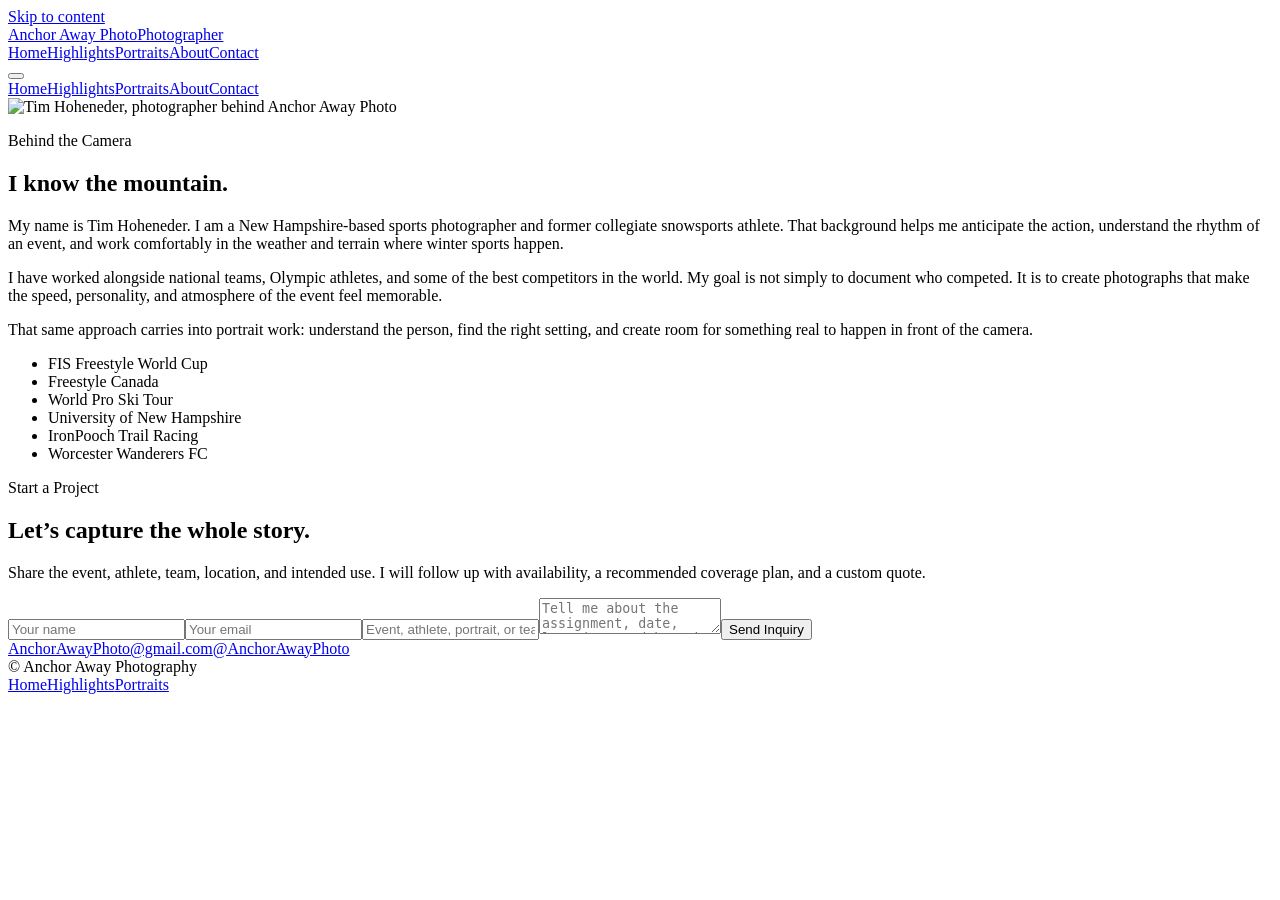
==== about.html @ 0fcf1fa2 "Add files via upload" ====
<!DOCTYPE html>
<html lang="en">
<head>
  <meta charset="UTF-8" />
  <meta name="viewport" content="width=device-width, initial-scale=1" />
  <title>About Tim | Anchor Away Photo</title>
  <meta name="description" content="Meet Tim Hoheneder, the photographer behind Anchor Away Photo." />
  <link rel="icon" type="image/png" href="https://anchorawayphoto.com/images/favicon.png" />
  <meta property="og:type" content="website" /><meta property="og:title" content="About Tim | Anchor Away Photo" /><meta property="og:image" content="https://anchorawayphoto.com/images/hero-web.jpg" />
  <meta name="twitter:card" content="summary_large_image" /><meta name="twitter:image" content="https://anchorawayphoto.com/images/hero-web.jpg" />
  <link rel="stylesheet" href="assets/styles.css" />
</head>
<body id="top">
  <a class="skip-link" href="#main">Skip to content</a>
  <header class="site-header"><div class="nav-wrap"><a class="brand" href="index.html" aria-label="Anchor Away Photo home"><img src="https://anchorawayphoto.com/images/favicon.png" alt="" /><span class="brand-copy"><span class="brand-name">Anchor Away Photo</span><span class="brand-role">Photographer</span></span></a><nav class="desktop-nav" aria-label="Primary navigation"><a href="index.html">Home</a><a href="highlights.html">Highlights</a><a href="portraits.html">Portraits</a><a href="about.html" aria-current="page">About</a><a href="#contact">Contact</a></nav><button class="menu-toggle" id="menuToggle" type="button" aria-expanded="false" aria-controls="mobileMenu" aria-label="Open menu"><span></span><span></span></button></div></header>
  <div class="mobile-menu" id="mobileMenu" aria-hidden="true"><nav aria-label="Mobile navigation"><a href="index.html">Home</a><a href="highlights.html">Highlights</a><a href="portraits.html">Portraits</a><a href="about.html" aria-current="page">About</a><a href="#contact">Contact</a></nav></div>

  <main id="main">
    <section class="about-main"><div class="about-grid">
      <div class="about-image"><img src="https://anchorawayphoto.com/images/portrait-web-2.jpg" alt="Tim Hoheneder, photographer behind Anchor Away Photo" loading="eager" /></div>
      <div class="about-copy"><p class="kicker">Behind the Camera</p><h1>I know the mountain.</h1><p>My name is Tim Hoheneder. I am a New Hampshire-based sports photographer and former collegiate snowsports athlete. That background helps me anticipate the action, understand the rhythm of an event, and work comfortably in the weather and terrain where winter sports happen.</p><p>I have worked alongside national teams, Olympic athletes, and some of the best competitors in the world. My goal is not simply to document who competed. It is to create photographs that make the speed, personality, and atmosphere of the event feel memorable.</p><p>That same approach carries into portrait work: understand the person, find the right setting, and create room for something real to happen in front of the camera.</p><ul class="experience-list" aria-label="Selected experience"><li>FIS Freestyle World Cup</li><li>Freestyle Canada</li><li>World Pro Ski Tour</li><li>University of New Hampshire</li><li>IronPooch Trail Racing</li><li>Worcester Wanderers FC</li></ul></div>
    </div></section>

    <section class="contact-section" id="contact"><div class="contact-grid"><div class="contact-copy"><p class="kicker">Start a Project</p><h2>Let’s capture the whole story.</h2><p>Share the event, athlete, team, location, and intended use. I will follow up with availability, a recommended coverage plan, and a custom quote.</p></div><div class="contact-card"><form class="contact-form" data-page="About"><input type="text" name="name" autocomplete="name" placeholder="Your name" aria-label="Your name" required /><input type="email" name="email" autocomplete="email" placeholder="Your email" aria-label="Your email" required /><input type="text" name="project" placeholder="Event, athlete, portrait, or team" aria-label="Project type" required /><textarea name="message" placeholder="Tell me about the assignment, date, location, and how the images will be used." aria-label="Assignment details" required></textarea><button type="submit">Send Inquiry</button></form><div class="contact-direct"><a href="mailto:AnchorAwayPhoto@gmail.com">AnchorAwayPhoto@gmail.com</a><a href="https://instagram.com/AnchorAwayPhoto" target="_blank" rel="noopener noreferrer">@AnchorAwayPhoto</a></div></div></div></section>
  </main>

  <footer class="site-footer"><div class="footer-grid"><span>© <span data-year></span> Anchor Away Photography</span><div class="footer-links"><a href="index.html">Home</a><a href="highlights.html">Highlights</a><a href="portraits.html">Portraits</a></div></div></footer>
  <script src="assets/site.js"></script>
</body>
</html>
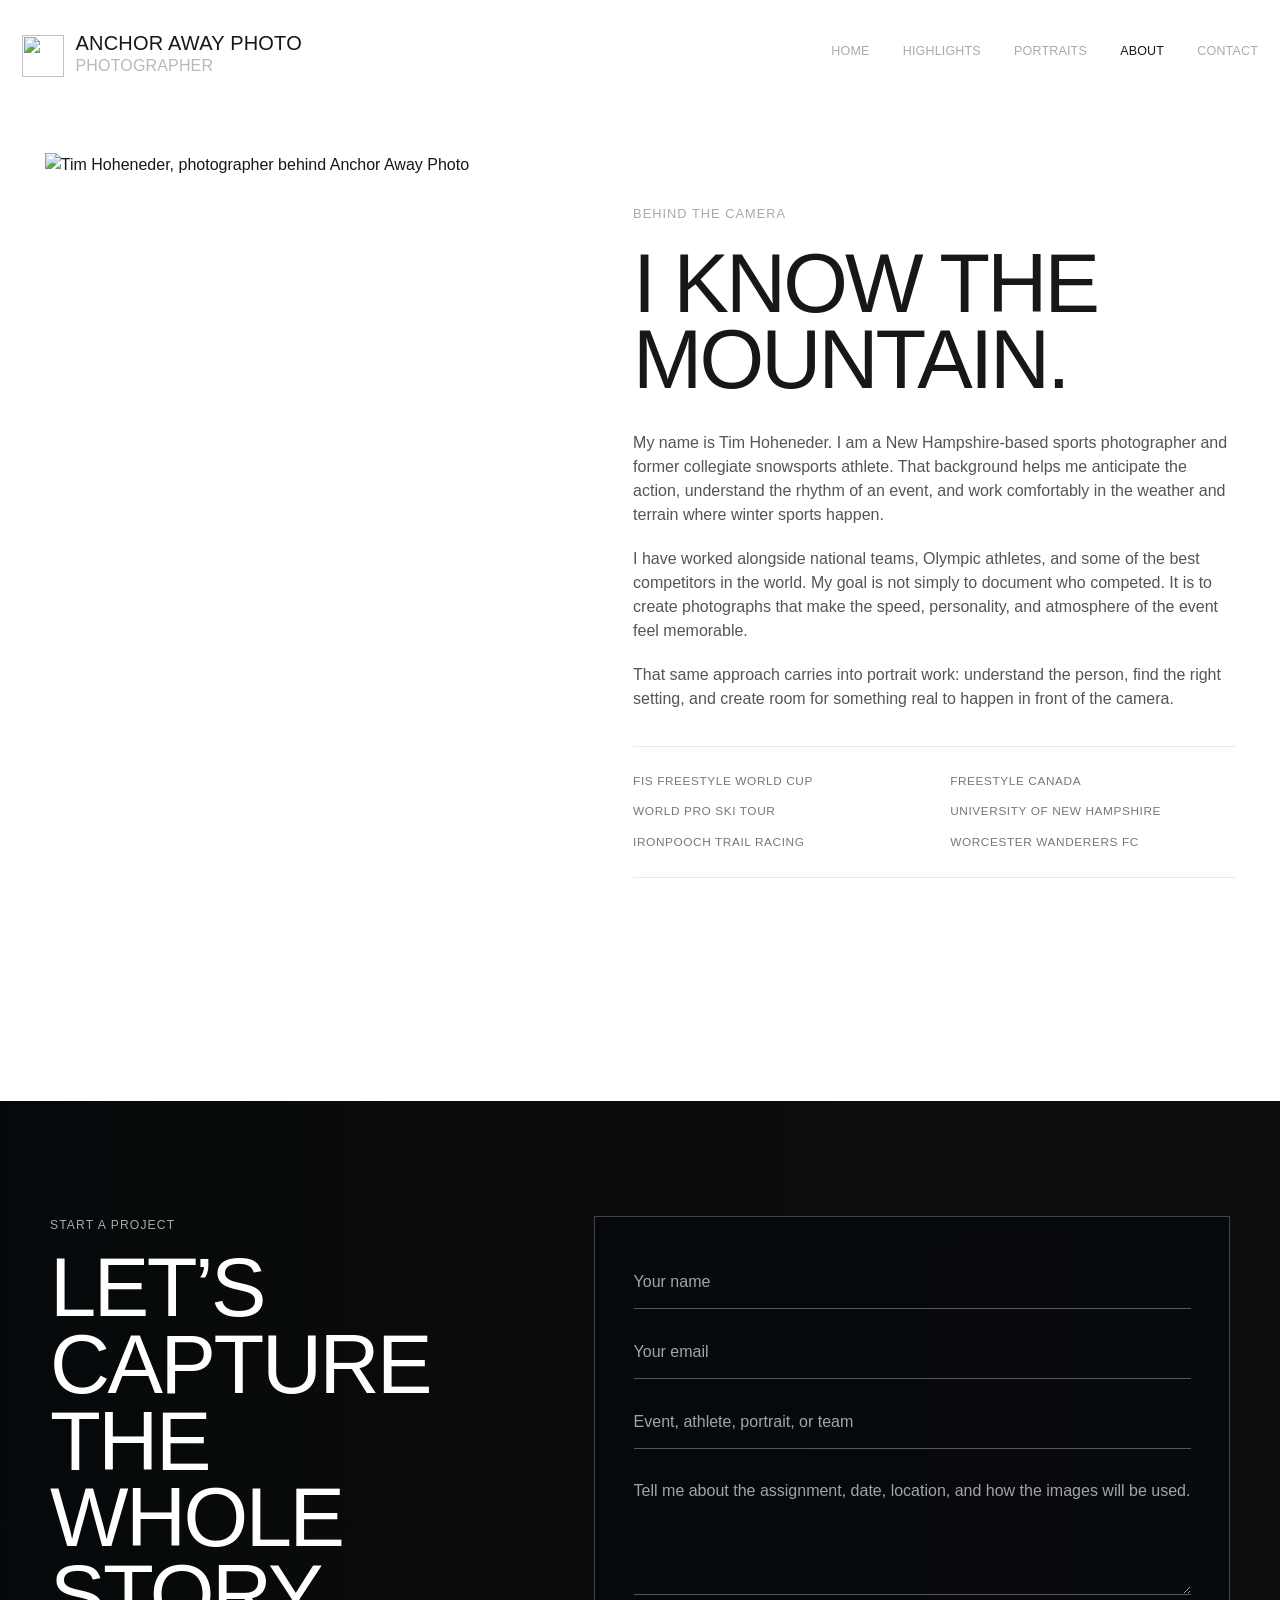
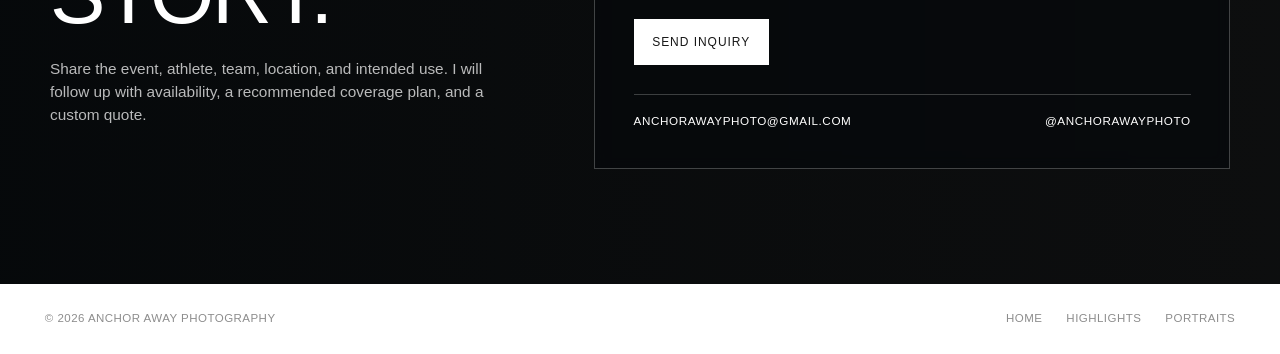
==== commit 61b30a59: "Add files via upload" ====
--- a/about.html
+++ b/about.html
@@ -8,7 +8,7 @@
   <link rel="icon" type="image/png" href="https://anchorawayphoto.com/images/favicon.png" />
   <meta property="og:type" content="website" /><meta property="og:title" content="About Tim | Anchor Away Photo" /><meta property="og:image" content="https://anchorawayphoto.com/images/hero-web.jpg" />
   <meta name="twitter:card" content="summary_large_image" /><meta name="twitter:image" content="https://anchorawayphoto.com/images/hero-web.jpg" />
-  <link rel="stylesheet" href="assets/styles.css" />
+  <link rel="stylesheet" href="styles.css" />
 </head>
 <body id="top">
   <a class="skip-link" href="#main">Skip to content</a>
@@ -25,6 +25,7 @@
   </main>
 
   <footer class="site-footer"><div class="footer-grid"><span>© <span data-year></span> Anchor Away Photography</span><div class="footer-links"><a href="index.html">Home</a><a href="highlights.html">Highlights</a><a href="portraits.html">Portraits</a></div></div></footer>
-  <script src="assets/site.js"></script>
+  <script src="site.js"></script>
 </body>
 </html>
+
--- a/styles.css
+++ b/styles.css
@@ -0,0 +1,158 @@
+:root {
+  --ink: #171717;
+  --muted: #b4b4b4;
+  --line: #e8e8e8;
+  --white: #fff;
+  --header-height: 153px;
+  --gap: clamp(10px, 1.45vw, 20px);
+  --pad: clamp(22px, 3.5vw, 46px);
+}
+
+* { box-sizing: border-box; }
+html { scroll-behavior: smooth; }
+body { margin: 0; color: var(--ink); background: var(--white); font-family: Arial, Helvetica, sans-serif; line-height: 1.5; overflow-x: hidden; }
+body.menu-open, body.lightbox-open { overflow: hidden; }
+img { display: block; max-width: 100%; }
+a { color: inherit; text-decoration: none; }
+button, input, textarea, select { font: inherit; }
+
+.skip-link { position: fixed; top: 8px; left: 8px; z-index: 5000; padding: .7rem 1rem; color: #fff; background: #111; transform: translateY(-160%); }
+.skip-link:focus { transform: translateY(0); }
+
+.site-header { position: relative; z-index: 1000; height: var(--header-height); color: var(--ink); background: var(--white); }
+.nav-wrap { display: flex; height: 100%; align-items: flex-start; justify-content: space-between; gap: 2rem; padding: 33px 22px 0; }
+.brand { display: inline-flex; align-items: flex-start; gap: .72rem; min-width: 245px; }
+.brand img { width: 42px; height: 42px; margin-top: 2px; object-fit: contain; }
+.brand-copy { display: grid; line-height: 1.05; }
+.brand-name { font-size: 1.25rem; font-weight: 400; letter-spacing: .01em; text-transform: uppercase; }
+.brand-role { margin-top: .25rem; color: #b9b9b9; font-size: 1rem; font-weight: 300; letter-spacing: .01em; text-transform: uppercase; }
+
+.desktop-nav { display: flex; align-items: center; gap: clamp(1.4rem, 2.6vw, 2.5rem); padding-top: 9px; }
+.desktop-nav a { color: #aaa; font-size: .78rem; font-weight: 400; letter-spacing: .015em; text-transform: uppercase; transition: color 150ms ease; }
+.desktop-nav a:hover, .desktop-nav a:focus-visible, .desktop-nav a[aria-current="page"] { color: #171717; }
+
+.menu-toggle { position: relative; z-index: 1002; display: none; width: 40px; height: 40px; padding: 0; border: 0; background: transparent; cursor: pointer; }
+.menu-toggle span { position: absolute; left: 7px; width: 27px; height: 2px; background: currentColor; transition: transform 180ms ease, top 180ms ease; }
+.menu-toggle span:first-child { top: 14px; }
+.menu-toggle span:last-child { top: 24px; }
+.menu-open .menu-toggle span:first-child { top: 19px; transform: rotate(45deg); }
+.menu-open .menu-toggle span:last-child { top: 19px; transform: rotate(-45deg); }
+
+.mobile-menu { position: fixed; inset: 0; z-index: 1001; display: grid; align-content: center; padding: 100px 26px 40px; color: #171717; background: #fff; opacity: 0; visibility: hidden; transition: opacity 180ms ease, visibility 180ms ease; }
+.menu-open .mobile-menu { opacity: 1; visibility: visible; }
+.mobile-menu nav { display: grid; gap: .7rem; }
+.mobile-menu a { width: fit-content; font-size: clamp(2.1rem, 11vw, 4rem); font-weight: 400; line-height: 1.05; text-transform: uppercase; }
+.mobile-menu a[aria-current="page"] { color: #aaa; }
+
+.gallery-shell { width: 100%; padding: 0 0 clamp(5rem, 9vw, 8rem); }
+.photo-wall { display: flex; flex-wrap: wrap; gap: var(--gap); margin: 0; padding: 0; list-style: none; }
+.photo-wall::after { flex-grow: 999999999; min-width: 25%; content: ""; }
+.photo { position: relative; flex-basis: calc(var(--ratio) * clamp(210px, 23.5vw, 330px)); flex-grow: var(--ratio); height: clamp(210px, 23.5vw, 330px); margin: 0; overflow: hidden; background: #efefef; cursor: zoom-in; }
+.photo img { width: 100%; height: 100%; object-fit: cover; transition: opacity 180ms ease; }
+.photo:hover img, .photo:focus-visible img { opacity: .9; }
+.photo figcaption { position: absolute; width: 1px; height: 1px; padding: 0; margin: -1px; overflow: hidden; clip: rect(0,0,0,0); white-space: nowrap; border: 0; }
+
+.page-label { display: flex; min-height: 108px; align-items: flex-end; justify-content: space-between; gap: 2rem; padding: 0 var(--pad) 30px; border-top: 1px solid var(--line); }
+.page-label h1 { margin: 0; font-size: clamp(1.5rem, 2.5vw, 2.4rem); font-weight: 400; letter-spacing: .01em; text-transform: uppercase; }
+.page-label p { max-width: 34rem; margin: 0; color: #8a8a8a; font-size: .9rem; text-align: right; }
+
+.portfolio-viewer { padding: 0 var(--pad) clamp(5rem, 9vw, 8rem); }
+.portfolio-viewer-head { min-height: 132px; display: flex; align-items: flex-end; justify-content: space-between; gap: 2rem; padding: 0 0 28px; border-top: 1px solid var(--line); }
+.portfolio-viewer-head .kicker { margin: 0 0 .45rem; color: #aaa; font-size: .76rem; letter-spacing: .09em; text-transform: uppercase; }
+.portfolio-viewer-head h1 { margin: 0; font-size: clamp(1.7rem, 3vw, 3rem); font-weight: 400; line-height: 1; letter-spacing: -.02em; text-transform: uppercase; }
+.pdf-open { display: inline-flex; min-height: 44px; align-items: center; padding: .7rem 1rem; border: 1px solid #202020; font-size: .75rem; letter-spacing: .08em; text-transform: uppercase; }
+.pdf-shell { overflow: hidden; background: #ececec; border: 1px solid var(--line); }
+.pdf-toolbar { min-height: 52px; display: flex; align-items: center; justify-content: space-between; gap: 1rem; padding: .75rem 1rem; color: #717171; background: #fff; border-bottom: 1px solid var(--line); font-size: .75rem; letter-spacing: .06em; text-transform: uppercase; }
+.pdf-toolbar a { color: #171717; }
+.pdf-frame { display: block; width: 100%; height: min(78vh, 980px); min-height: 680px; border: 0; background: #ececec; }
+.pdf-fallback { min-height: 680px; display: grid; place-items: center; padding: 2rem; text-align: center; }
+.pdf-fallback a { text-decoration: underline; text-underline-offset: .25em; }
+
+.about-main { padding: 0 var(--pad) clamp(6rem, 10vw, 10rem); }
+.about-grid { display: grid; grid-template-columns: minmax(340px, .88fr) minmax(0, 1.12fr); gap: clamp(3rem, 9vw, 9rem); align-items: start; }
+.about-image { min-height: min(70vw, 820px); overflow: hidden; }
+.about-image img { width: 100%; height: 100%; min-height: min(70vw, 820px); object-fit: cover; }
+.about-copy { max-width: 690px; padding-top: clamp(1rem, 4vw, 4rem); }
+.about-copy .kicker { margin: 0 0 1.4rem; color: #aaa; font-size: .8rem; letter-spacing: .08em; text-transform: uppercase; }
+.about-copy h1 { max-width: 12ch; margin: 0 0 2rem; font-size: clamp(2.8rem, 6.5vw, 6.5rem); font-weight: 400; line-height: .92; letter-spacing: -.035em; text-transform: uppercase; }
+.about-copy p { margin: 0 0 1.25rem; color: #555; font-size: 1rem; }
+.experience-list { display: grid; grid-template-columns: repeat(2, minmax(0,1fr)); gap: .8rem 2rem; margin: 2.2rem 0 0; padding: 1.6rem 0; border-block: 1px solid var(--line); list-style: none; color: #777; font-size: .74rem; letter-spacing: .05em; text-transform: uppercase; }
+
+.contact-section { position: relative; min-height: 720px; display: grid; align-items: center; padding: clamp(5rem, 9vw, 8rem) var(--pad); color: #fff; background: #111; isolation: isolate; }
+.contact-section::before { position: absolute; inset: 0; z-index: -2; content: ""; background: url("https://anchorawayphoto.com/images/Moguls-bottombanner.jpg") center 42% / cover no-repeat; }
+.contact-section::after { position: absolute; inset: 0; z-index: -1; content: ""; background: linear-gradient(90deg, rgba(5,8,10,.92), rgba(5,8,10,.58) 52%, rgba(5,8,10,.33)); }
+.contact-grid { width: min(1180px, 100%); display: grid; grid-template-columns: minmax(0,.82fr) minmax(390px,1.18fr); gap: clamp(3rem,8vw,8rem); margin-inline: auto; align-items: start; }
+.contact-copy .kicker { margin: 0 0 1rem; color: rgba(255,255,255,.65); font-size: .76rem; letter-spacing: .09em; text-transform: uppercase; }
+.contact-copy h2 { max-width: 9ch; margin: 0; font-size: clamp(3rem,6.5vw,6.5rem); font-weight: 400; line-height: .92; letter-spacing: -.03em; text-transform: uppercase; }
+.contact-copy p { max-width: 35rem; margin: 1.5rem 0 0; color: rgba(255,255,255,.72); font-size: .96rem; }
+.contact-card { padding: clamp(1.4rem,3vw,2.6rem); background: rgba(6,9,11,.64); border: 1px solid rgba(255,255,255,.24); backdrop-filter: blur(7px); }
+.contact-form { display: grid; gap: 1rem; }
+.contact-form input, .contact-form textarea, .contact-form select { width: 100%; min-height: 52px; padding: .9rem 0; color: #fff; background: transparent; border: 0; border-bottom: 1px solid rgba(255,255,255,.32); border-radius: 0; }
+.contact-form textarea { min-height: 130px; resize: vertical; }
+.contact-form input::placeholder, .contact-form textarea::placeholder { color: rgba(255,255,255,.63); }
+.contact-form select { color-scheme: dark; }
+.contact-form button { width: fit-content; min-height: 46px; margin-top: .5rem; padding: .75rem 1.1rem; color: #171717; background: #fff; border: 1px solid #fff; font-size: .75rem; letter-spacing: .08em; text-transform: uppercase; cursor: pointer; }
+.contact-direct { display: flex; flex-wrap: wrap; justify-content: space-between; gap: 1rem; margin-top: 1.8rem; padding-top: 1.1rem; border-top: 1px solid rgba(255,255,255,.22); font-size: .73rem; letter-spacing: .05em; text-transform: uppercase; }
+
+.site-footer { padding: 26px var(--pad); color: #8d8d8d; background: #fff; font-size: .72rem; letter-spacing: .04em; text-transform: uppercase; }
+.footer-grid { display: flex; justify-content: space-between; gap: 2rem; }
+.footer-links { display: flex; flex-wrap: wrap; gap: 1.5rem; }
+
+.lightbox { position: fixed; inset: 0; z-index: 3000; display: grid; place-items: center; padding: 24px; color: #fff; background: rgba(0,0,0,.95); opacity: 0; visibility: hidden; transition: opacity 160ms ease, visibility 160ms ease; }
+.lightbox.active { opacity: 1; visibility: visible; }
+.lightbox-figure { display: grid; max-width: min(90vw,1500px); max-height: 92vh; margin: 0; justify-items: center; }
+.lightbox-figure img { max-width: 100%; max-height: 84vh; object-fit: contain; }
+.lightbox-figure figcaption { max-width: 78ch; padding-top: .8rem; color: rgba(255,255,255,.68); font-size: .72rem; text-align: center; text-transform: uppercase; }
+.lightbox-btn { position: absolute; z-index: 2; width: 46px; height: 46px; padding: 0; color: #fff; background: rgba(255,255,255,.05); border: 1px solid rgba(255,255,255,.4); cursor: pointer; }
+.lightbox-close { top: 22px; right: 22px; font-size: 1.35rem; }
+.lightbox-prev { top: 50%; left: 22px; transform: translateY(-50%); }
+.lightbox-next { top: 50%; right: 22px; transform: translateY(-50%); }
+
+:focus-visible { outline: 2px solid #327fa7; outline-offset: 3px; }
+
+@media (max-width: 880px) {
+  :root { --header-height: 116px; }
+  .nav-wrap { padding-top: 28px; }
+  .desktop-nav { display: none; }
+  .menu-toggle { display: block; }
+  .page-label { min-height: 92px; }
+  .photo { height: clamp(180px,25vw,225px); flex-basis: calc(var(--ratio) * clamp(180px,25vw,225px)); }
+  .about-grid, .contact-grid { grid-template-columns: 1fr; }
+  .about-image, .about-image img { min-height: 680px; }
+}
+
+@media (max-width: 620px) {
+  :root { --header-height: 102px; --gap: 8px; }
+  .nav-wrap { padding: 24px 16px 0; }
+  .brand { min-width: 0; }
+  .brand img { width: 36px; height: 36px; }
+  .brand-name { font-size: 1.03rem; }
+  .brand-role { font-size: .82rem; }
+  .page-label { display: grid; align-content: center; padding: 22px 16px; }
+  .page-label p { display: none; }
+  .portfolio-viewer { padding-inline: 8px; }
+  .portfolio-viewer-head { min-height: 114px; align-items: center; padding: 18px 8px; }
+  .portfolio-viewer-head .kicker { display: none; }
+  .portfolio-viewer-head h1 { font-size: 1.45rem; }
+  .pdf-open { min-height: 40px; padding: .55rem .7rem; font-size: .67rem; }
+  .pdf-toolbar { padding-inline: .75rem; font-size: .67rem; }
+  .pdf-frame, .pdf-fallback { height: 70vh; min-height: 520px; }
+  .photo-wall { display: grid; grid-template-columns: repeat(2,minmax(0,1fr)); }
+  .photo, .photo:nth-child(5n+1) { width: 100%; height: 52vw; min-height: 170px; }
+  .photo:nth-child(5n+1) { grid-column: 1 / -1; height: 68vw; }
+  .photo-wall::after { display: none; }
+  .about-main { padding-inline: 16px; }
+  .about-image, .about-image img { min-height: 520px; }
+  .experience-list { grid-template-columns: 1fr; }
+  .contact-section { min-height: 0; padding-inline: 16px; }
+  .contact-card { padding: 1.2rem; }
+  .contact-direct, .footer-grid { flex-direction: column; }
+  .lightbox-prev { left: 8px; }
+  .lightbox-next { right: 8px; }
+  .lightbox-close { top: 12px; right: 12px; }
+}
+
+@media (prefers-reduced-motion: reduce) {
+  html { scroll-behavior: auto; }
+  *, *::before, *::after { transition-duration: .01ms !important; }
+}
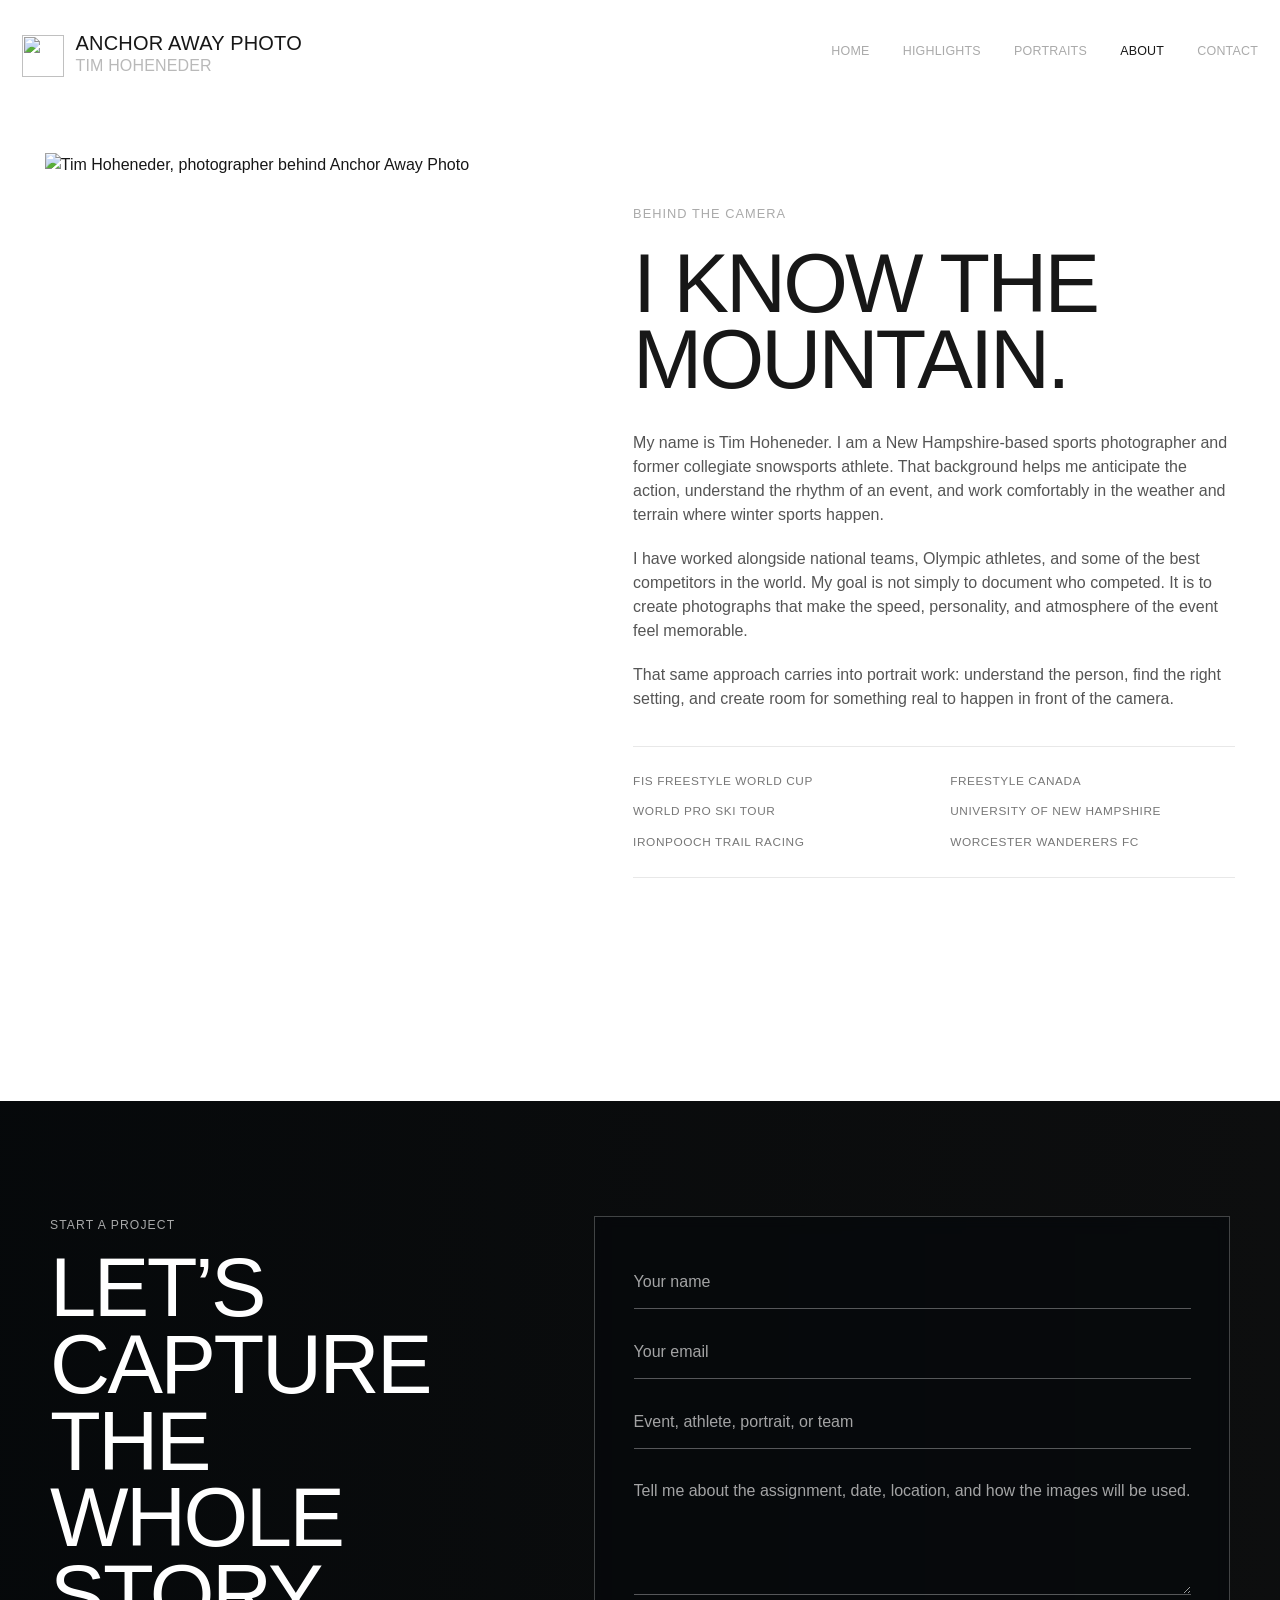
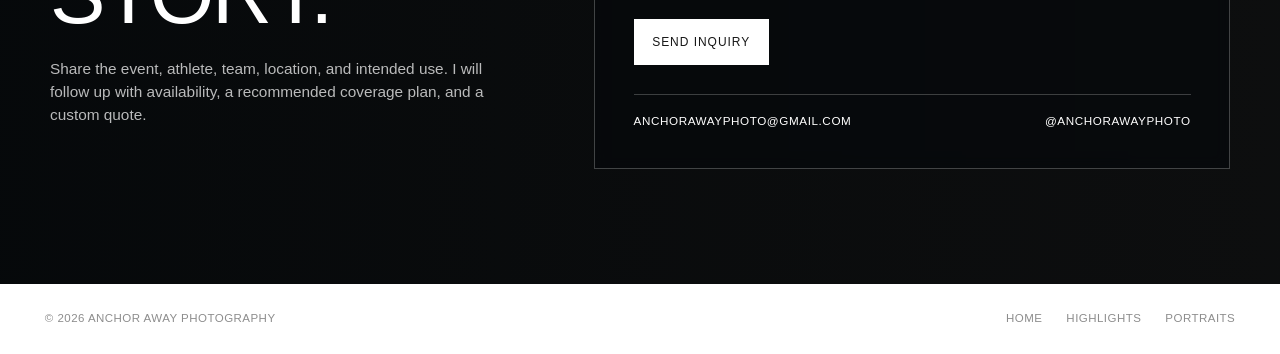
==== commit b988be92: "Update about.html" ====
--- a/about.html
+++ b/about.html
@@ -1,31 +1,31 @@
-<!DOCTYPE html>
-<html lang="en">
-<head>
-  <meta charset="UTF-8" />
-  <meta name="viewport" content="width=device-width, initial-scale=1" />
-  <title>About Tim | Anchor Away Photo</title>
-  <meta name="description" content="Meet Tim Hoheneder, the photographer behind Anchor Away Photo." />
-  <link rel="icon" type="image/png" href="https://anchorawayphoto.com/images/favicon.png" />
-  <meta property="og:type" content="website" /><meta property="og:title" content="About Tim | Anchor Away Photo" /><meta property="og:image" content="https://anchorawayphoto.com/images/hero-web.jpg" />
-  <meta name="twitter:card" content="summary_large_image" /><meta name="twitter:image" content="https://anchorawayphoto.com/images/hero-web.jpg" />
-  <link rel="stylesheet" href="styles.css" />
-</head>
-<body id="top">
-  <a class="skip-link" href="#main">Skip to content</a>
-  <header class="site-header"><div class="nav-wrap"><a class="brand" href="index.html" aria-label="Anchor Away Photo home"><img src="https://anchorawayphoto.com/images/favicon.png" alt="" /><span class="brand-copy"><span class="brand-name">Anchor Away Photo</span><span class="brand-role">Photographer</span></span></a><nav class="desktop-nav" aria-label="Primary navigation"><a href="index.html">Home</a><a href="highlights.html">Highlights</a><a href="portraits.html">Portraits</a><a href="about.html" aria-current="page">About</a><a href="#contact">Contact</a></nav><button class="menu-toggle" id="menuToggle" type="button" aria-expanded="false" aria-controls="mobileMenu" aria-label="Open menu"><span></span><span></span></button></div></header>
-  <div class="mobile-menu" id="mobileMenu" aria-hidden="true"><nav aria-label="Mobile navigation"><a href="index.html">Home</a><a href="highlights.html">Highlights</a><a href="portraits.html">Portraits</a><a href="about.html" aria-current="page">About</a><a href="#contact">Contact</a></nav></div>
-
-  <main id="main">
-    <section class="about-main"><div class="about-grid">
-      <div class="about-image"><img src="https://anchorawayphoto.com/images/portrait-web-2.jpg" alt="Tim Hoheneder, photographer behind Anchor Away Photo" loading="eager" /></div>
-      <div class="about-copy"><p class="kicker">Behind the Camera</p><h1>I know the mountain.</h1><p>My name is Tim Hoheneder. I am a New Hampshire-based sports photographer and former collegiate snowsports athlete. That background helps me anticipate the action, understand the rhythm of an event, and work comfortably in the weather and terrain where winter sports happen.</p><p>I have worked alongside national teams, Olympic athletes, and some of the best competitors in the world. My goal is not simply to document who competed. It is to create photographs that make the speed, personality, and atmosphere of the event feel memorable.</p><p>That same approach carries into portrait work: understand the person, find the right setting, and create room for something real to happen in front of the camera.</p><ul class="experience-list" aria-label="Selected experience"><li>FIS Freestyle World Cup</li><li>Freestyle Canada</li><li>World Pro Ski Tour</li><li>University of New Hampshire</li><li>IronPooch Trail Racing</li><li>Worcester Wanderers FC</li></ul></div>
-    </div></section>
-
-    <section class="contact-section" id="contact"><div class="contact-grid"><div class="contact-copy"><p class="kicker">Start a Project</p><h2>Let’s capture the whole story.</h2><p>Share the event, athlete, team, location, and intended use. I will follow up with availability, a recommended coverage plan, and a custom quote.</p></div><div class="contact-card"><form class="contact-form" data-page="About"><input type="text" name="name" autocomplete="name" placeholder="Your name" aria-label="Your name" required /><input type="email" name="email" autocomplete="email" placeholder="Your email" aria-label="Your email" required /><input type="text" name="project" placeholder="Event, athlete, portrait, or team" aria-label="Project type" required /><textarea name="message" placeholder="Tell me about the assignment, date, location, and how the images will be used." aria-label="Assignment details" required></textarea><button type="submit">Send Inquiry</button></form><div class="contact-direct"><a href="mailto:AnchorAwayPhoto@gmail.com">AnchorAwayPhoto@gmail.com</a><a href="https://instagram.com/AnchorAwayPhoto" target="_blank" rel="noopener noreferrer">@AnchorAwayPhoto</a></div></div></div></section>
-  </main>
-
-  <footer class="site-footer"><div class="footer-grid"><span>© <span data-year></span> Anchor Away Photography</span><div class="footer-links"><a href="index.html">Home</a><a href="highlights.html">Highlights</a><a href="portraits.html">Portraits</a></div></div></footer>
-  <script src="site.js"></script>
-</body>
-</html>
+<!DOCTYPE html>
+<html lang="en">
+<head>
+  <meta charset="UTF-8" />
+  <meta name="viewport" content="width=device-width, initial-scale=1" />
+  <title>About Tim | Anchor Away Photo</title>
+  <meta name="description" content="Meet Tim Hoheneder, the photographer behind Anchor Away Photo." />
+  <link rel="icon" type="image/png" href="https://anchorawayphoto.com/images/favicon.png" />
+  <meta property="og:type" content="website" /><meta property="og:title" content="About Tim | Anchor Away Photo" /><meta property="og:image" content="https://anchorawayphoto.com/images/hero-web.jpg" />
+  <meta name="twitter:card" content="summary_large_image" /><meta name="twitter:image" content="https://anchorawayphoto.com/images/hero-web.jpg" />
+  <link rel="stylesheet" href="styles.css" />
+</head>
+<body id="top">
+  <a class="skip-link" href="#main">Skip to content</a>
+  <header class="site-header"><div class="nav-wrap"><a class="brand" href="index.html" aria-label="Anchor Away Photo home"><img src="https://anchorawayphoto.com/images/favicon.png" alt="" /><span class="brand-copy"><span class="brand-name">Anchor Away Photo</span><span class="brand-role">Tim Hoheneder</span></span></a><nav class="desktop-nav" aria-label="Primary navigation"><a href="index.html">Home</a><a href="highlights.html">Highlights</a><a href="portraits.html">Portraits</a><a href="about.html" aria-current="page">About</a><a href="#contact">Contact</a></nav><button class="menu-toggle" id="menuToggle" type="button" aria-expanded="false" aria-controls="mobileMenu" aria-label="Open menu"><span></span><span></span></button></div></header>
+  <div class="mobile-menu" id="mobileMenu" aria-hidden="true"><nav aria-label="Mobile navigation"><a href="index.html">Home</a><a href="highlights.html">Highlights</a><a href="portraits.html">Portraits</a><a href="about.html" aria-current="page">About</a><a href="#contact">Contact</a></nav></div>
 
+  <main id="main">
+    <section class="about-main"><div class="about-grid">
+      <div class="about-image"><img src="https://anchorawayphoto.com/images/portrait-web-2.jpg" alt="Tim Hoheneder, photographer behind Anchor Away Photo" loading="eager" /></div>
+      <div class="about-copy"><p class="kicker">Behind the Camera</p><h1>I know the mountain.</h1><p>My name is Tim Hoheneder. I am a New Hampshire-based sports photographer and former collegiate snowsports athlete. That background helps me anticipate the action, understand the rhythm of an event, and work comfortably in the weather and terrain where winter sports happen.</p><p>I have worked alongside national teams, Olympic athletes, and some of the best competitors in the world. My goal is not simply to document who competed. It is to create photographs that make the speed, personality, and atmosphere of the event feel memorable.</p><p>That same approach carries into portrait work: understand the person, find the right setting, and create room for something real to happen in front of the camera.</p><ul class="experience-list" aria-label="Selected experience"><li>FIS Freestyle World Cup</li><li>Freestyle Canada</li><li>World Pro Ski Tour</li><li>University of New Hampshire</li><li>IronPooch Trail Racing</li><li>Worcester Wanderers FC</li></ul></div>
+    </div></section>
+
+    <section class="contact-section" id="contact"><div class="contact-grid"><div class="contact-copy"><p class="kicker">Start a Project</p><h2>Let’s capture the whole story.</h2><p>Share the event, athlete, team, location, and intended use. I will follow up with availability, a recommended coverage plan, and a custom quote.</p></div><div class="contact-card"><form class="contact-form" data-page="About"><input type="text" name="name" autocomplete="name" placeholder="Your name" aria-label="Your name" required /><input type="email" name="email" autocomplete="email" placeholder="Your email" aria-label="Your email" required /><input type="text" name="project" placeholder="Event, athlete, portrait, or team" aria-label="Project type" required /><textarea name="message" placeholder="Tell me about the assignment, date, location, and how the images will be used." aria-label="Assignment details" required></textarea><button type="submit">Send Inquiry</button></form><div class="contact-direct"><a href="mailto:AnchorAwayPhoto@gmail.com">AnchorAwayPhoto@gmail.com</a><a href="https://instagram.com/AnchorAwayPhoto" target="_blank" rel="noopener noreferrer">@AnchorAwayPhoto</a></div></div></div></section>
+  </main>
+
+  <footer class="site-footer"><div class="footer-grid"><span>© <span data-year></span> Anchor Away Photography</span><div class="footer-links"><a href="index.html">Home</a><a href="highlights.html">Highlights</a><a href="portraits.html">Portraits</a></div></div></footer>
+  <script src="site.js"></script>
+</body>
+</html>
+
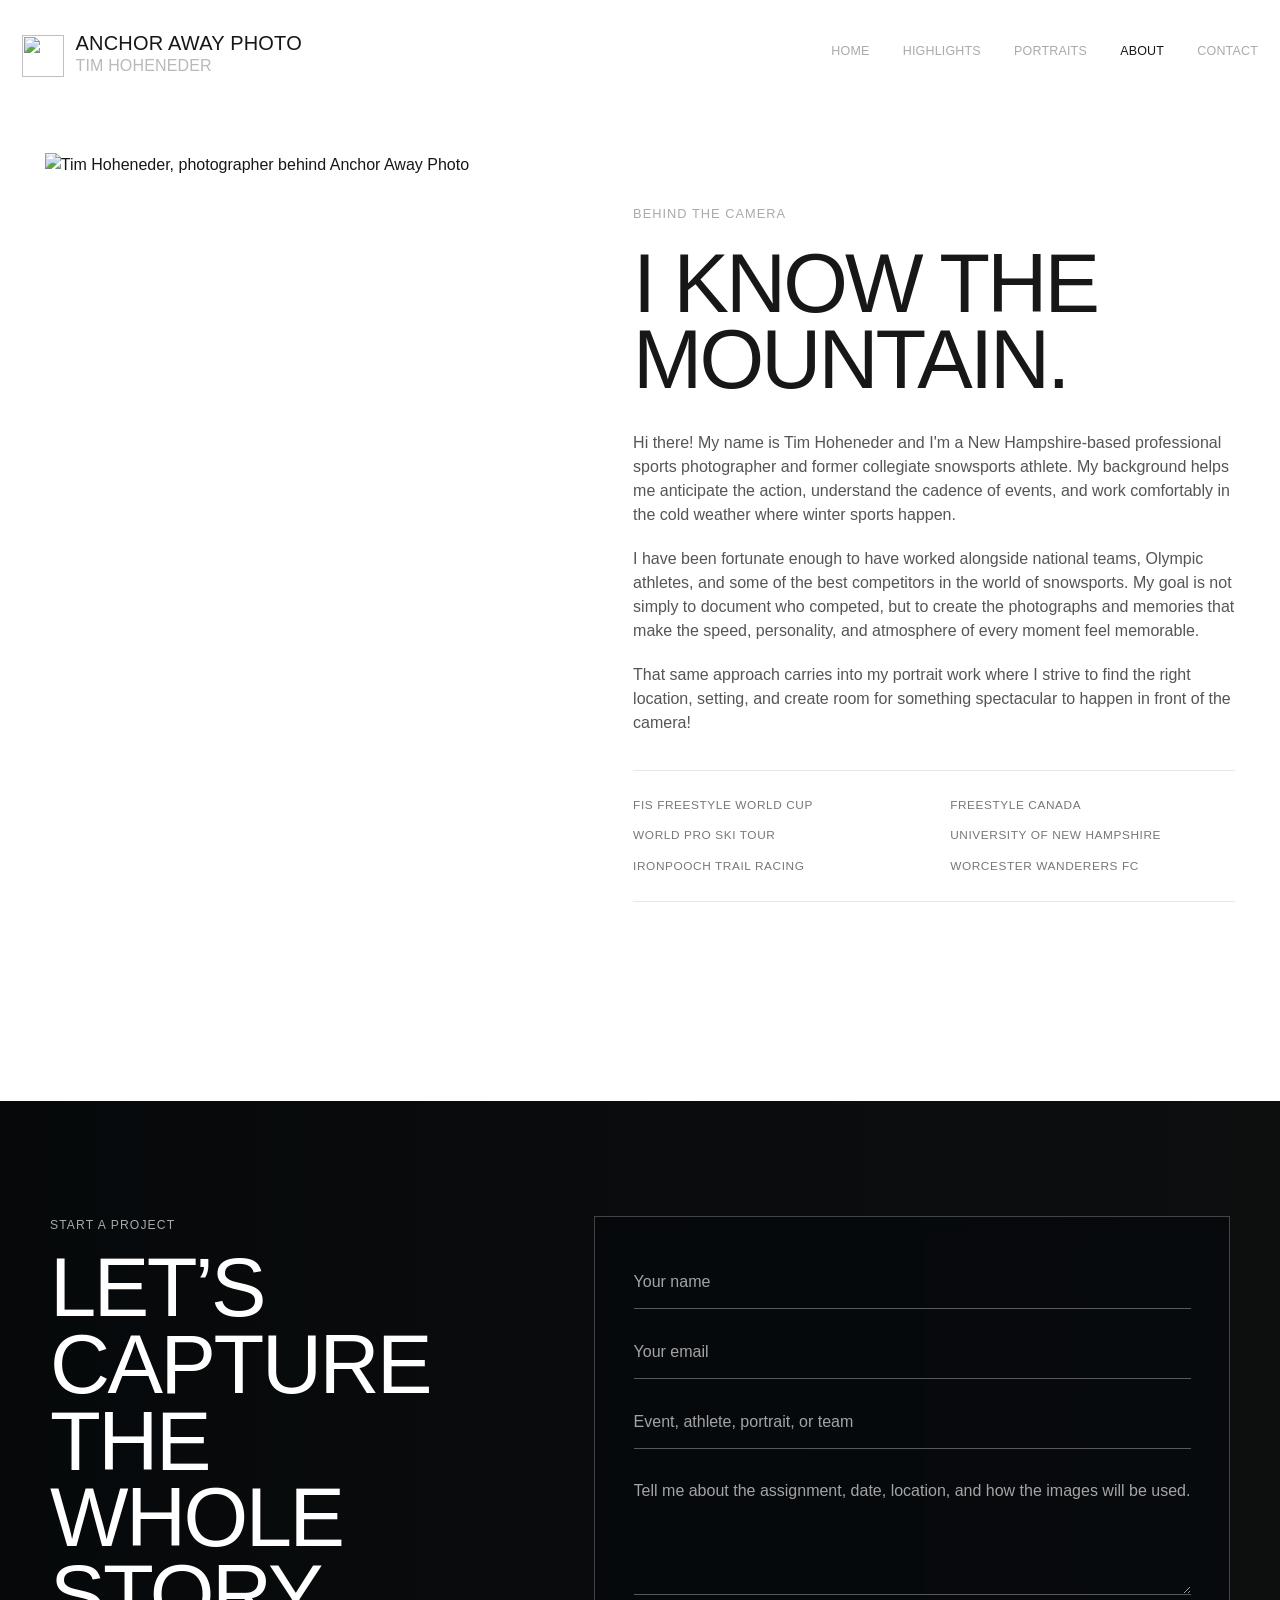
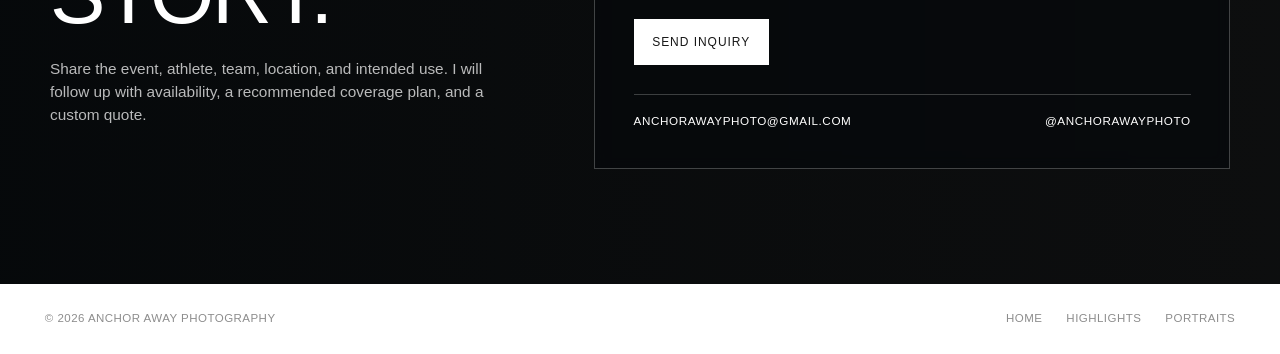
==== commit 1900af23: "Update about.html" ====
--- a/about.html
+++ b/about.html
@@ -18,7 +18,7 @@
   <main id="main">
     <section class="about-main"><div class="about-grid">
       <div class="about-image"><img src="https://anchorawayphoto.com/images/portrait-web-2.jpg" alt="Tim Hoheneder, photographer behind Anchor Away Photo" loading="eager" /></div>
-      <div class="about-copy"><p class="kicker">Behind the Camera</p><h1>I know the mountain.</h1><p>My name is Tim Hoheneder. I am a New Hampshire-based sports photographer and former collegiate snowsports athlete. That background helps me anticipate the action, understand the rhythm of an event, and work comfortably in the weather and terrain where winter sports happen.</p><p>I have worked alongside national teams, Olympic athletes, and some of the best competitors in the world. My goal is not simply to document who competed. It is to create photographs that make the speed, personality, and atmosphere of the event feel memorable.</p><p>That same approach carries into portrait work: understand the person, find the right setting, and create room for something real to happen in front of the camera.</p><ul class="experience-list" aria-label="Selected experience"><li>FIS Freestyle World Cup</li><li>Freestyle Canada</li><li>World Pro Ski Tour</li><li>University of New Hampshire</li><li>IronPooch Trail Racing</li><li>Worcester Wanderers FC</li></ul></div>
+      <div class="about-copy"><p class="kicker">Behind the Camera</p><h1>I know the mountain.</h1><p>Hi there! My name is Tim Hoheneder and I'm a New Hampshire-based professional sports photographer and former collegiate snowsports athlete. My background helps me anticipate the action, understand the cadence of events, and work comfortably in the cold weather where winter sports happen.</p><p>I have been fortunate enough to have worked alongside national teams, Olympic athletes, and some of the best competitors in the world of snowsports. My goal is not simply to document who competed, but to create the photographs and memories that make the speed, personality, and atmosphere of every moment feel memorable.</p><p>That same approach carries into my portrait work where I strive to find the right location, setting, and create room for something spectacular to happen in front of the camera!</p><ul class="experience-list" aria-label="Selected experience"><li>FIS Freestyle World Cup</li><li>Freestyle Canada</li><li>World Pro Ski Tour</li><li>University of New Hampshire</li><li>IronPooch Trail Racing</li><li>Worcester Wanderers FC</li></ul></div>
     </div></section>
 
     <section class="contact-section" id="contact"><div class="contact-grid"><div class="contact-copy"><p class="kicker">Start a Project</p><h2>Let’s capture the whole story.</h2><p>Share the event, athlete, team, location, and intended use. I will follow up with availability, a recommended coverage plan, and a custom quote.</p></div><div class="contact-card"><form class="contact-form" data-page="About"><input type="text" name="name" autocomplete="name" placeholder="Your name" aria-label="Your name" required /><input type="email" name="email" autocomplete="email" placeholder="Your email" aria-label="Your email" required /><input type="text" name="project" placeholder="Event, athlete, portrait, or team" aria-label="Project type" required /><textarea name="message" placeholder="Tell me about the assignment, date, location, and how the images will be used." aria-label="Assignment details" required></textarea><button type="submit">Send Inquiry</button></form><div class="contact-direct"><a href="mailto:AnchorAwayPhoto@gmail.com">AnchorAwayPhoto@gmail.com</a><a href="https://instagram.com/AnchorAwayPhoto" target="_blank" rel="noopener noreferrer">@AnchorAwayPhoto</a></div></div></div></section>
